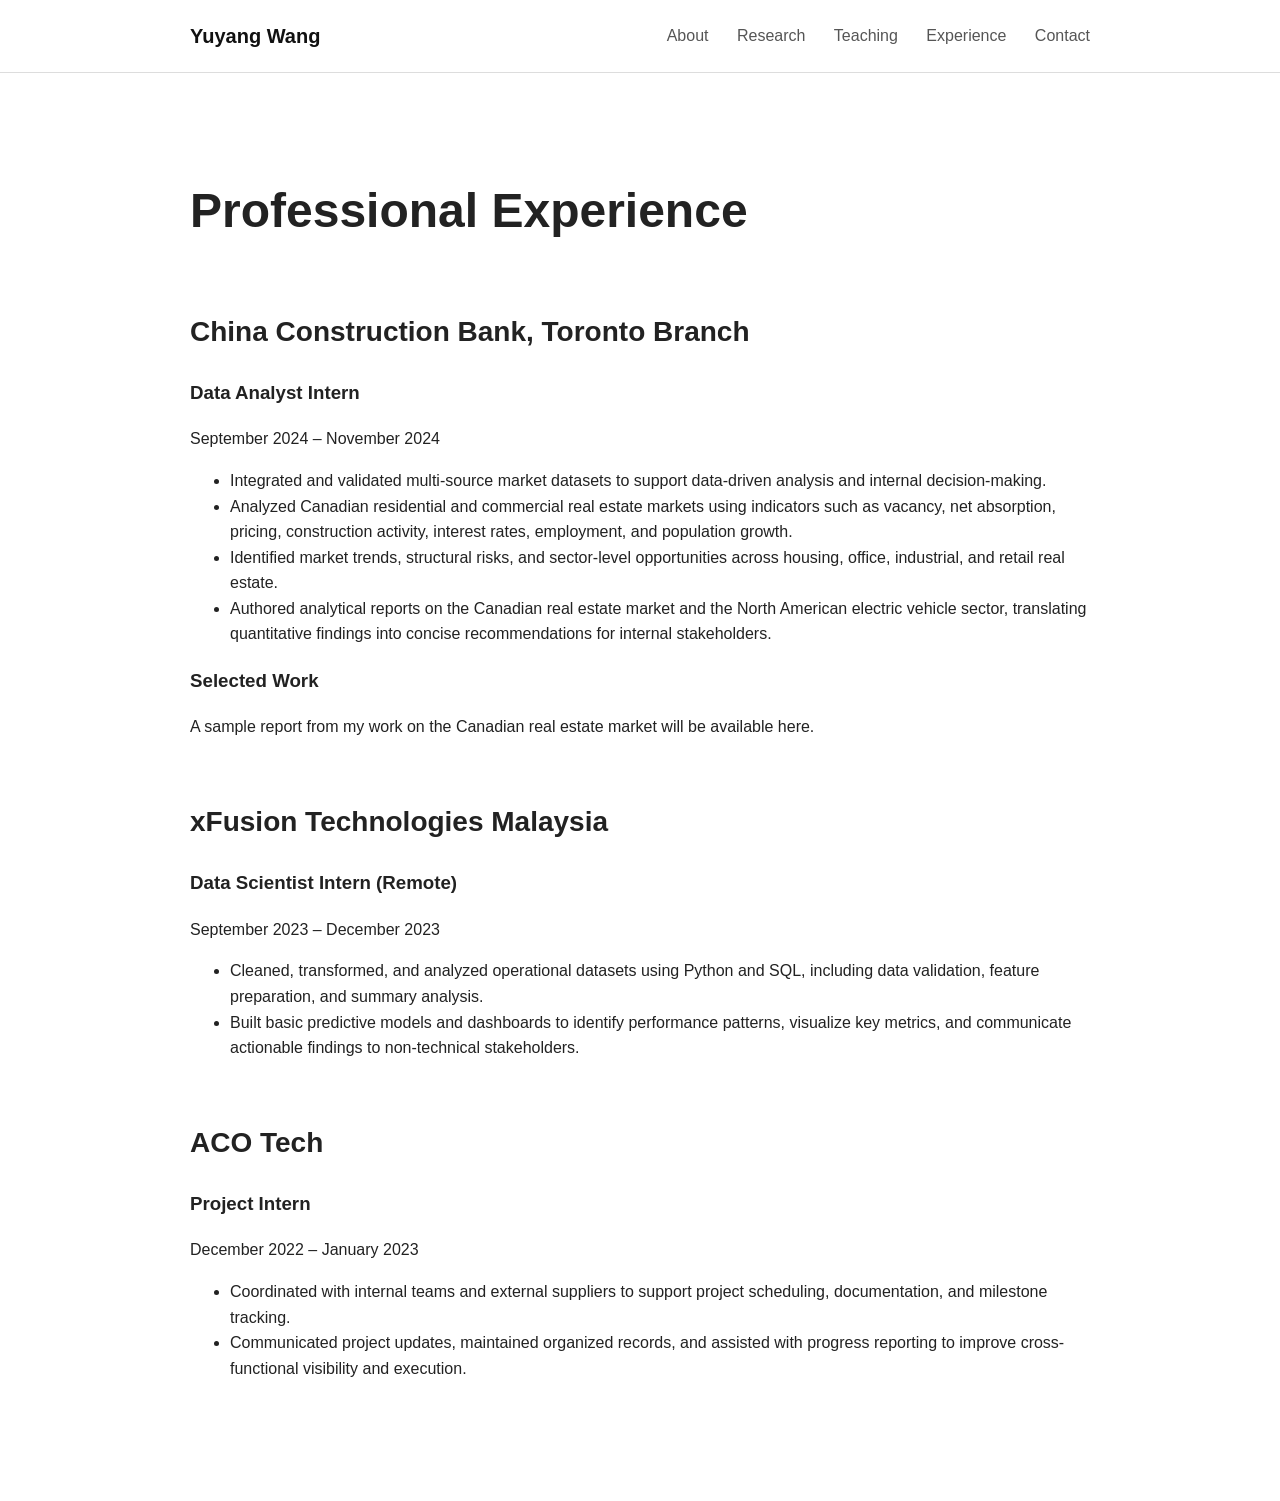
==== experience.html @ 3b49f480 "added experience section on the homepage and experience.html" ====
<!DOCTYPE html>
<html lang="en">
<head>
  <meta charset="UTF-8">
  <meta name="viewport" content="width=device-width, initial-scale=1.0">
  <title>Experience | Yuyang Wang</title>
  <link rel="stylesheet" href="style.css?v=3">
</head>

<body>

  <nav>
    <div class="nav-container">
      <a class="name" href="index.html">Yuyang Wang</a>

      <div class="nav-links">
        <a href="index.html#about">About</a>
        <a href="index.html#research">Research</a>
        <a href="teaching.html">Teaching</a>
        <a href="experience.html">Experience</a>
        <a href="index.html#contact">Contact</a>
      </div>
    </div>
  </nav>

  <main>

    <section>
      <h1>Professional Experience</h1>
    </section>

    <section>
      <h2>China Construction Bank, Toronto Branch</h2>
      <h3>Data Analyst Intern</h3>
      <p>September 2024 – November 2024</p>

      <ul>
        <li>
          Integrated and validated multi-source market datasets to support
          data-driven analysis and internal decision-making.
        </li>

        <li>
          Analyzed Canadian residential and commercial real estate markets
          using indicators such as vacancy, net absorption, pricing,
          construction activity, interest rates, employment, and population growth.
        </li>

        <li>
          Identified market trends, structural risks, and sector-level
          opportunities across housing, office, industrial, and retail real estate.
        </li>

        <li>
          Authored analytical reports on the Canadian real estate market
          and the North American electric vehicle sector, translating
          quantitative findings into concise recommendations for internal stakeholders.
        </li>
      </ul>

      <h3>Selected Work</h3>

      <p>
        A sample report from my work on the Canadian real estate market will be available here.
      </p>

      <!-- We can add the PDF link here once the report is uploaded. -->
    </section>


    <section>
      <h2>xFusion Technologies Malaysia</h2>
      <h3>Data Scientist Intern (Remote)</h3>
      <p>September 2023 – December 2023</p>

      <ul>
        <li>
          Cleaned, transformed, and analyzed operational datasets using
          Python and SQL, including data validation, feature preparation,
          and summary analysis.
        </li>

        <li>
          Built basic predictive models and dashboards to identify
          performance patterns, visualize key metrics, and communicate
          actionable findings to non-technical stakeholders.
        </li>
      </ul>
    </section>


    <section>
      <h2>ACO Tech</h2>
      <h3>Project Intern</h3>
      <p>December 2022 – January 2023</p>

      <ul>
        <li>
          Coordinated with internal teams and external suppliers to support
          project scheduling, documentation, and milestone tracking.
        </li>

        <li>
          Communicated project updates, maintained organized records,
          and assisted with progress reporting to improve cross-functional
          visibility and execution.
        </li>
      </ul>
    </section>

  </main>

</body>
</html>
---- style.css ----
body {
  margin: 0;
  font-family: -apple-system, BlinkMacSystemFont, "Segoe UI", sans-serif;
  color: #222;
  background: #fff;
  line-height: 1.6;
}

nav {
  border-bottom: 1px solid #ddd;
}

.nav-container {
  max-width: 900px;
  margin: auto;
  padding: 20px 24px;

  display: flex;
  justify-content: space-between;
  align-items: center;
}

.name {
  font-weight: 600;
  font-size: 20px;
  text-decoration: none;
  color: #111;
}

.nav-links a {
  margin-left: 24px;
  text-decoration: none;
  color: #555;
}

.nav-links a:hover {
  color: #000;
}

main {
  max-width: 900px;
  margin: auto;
  padding: 60px 24px;
}

.hero {
  padding: 40px 0 70px;
}

h1 {
  font-size: 48px;
  margin-bottom: 10px;
}

.subtitle {
  font-size: 20px;
  color: #666;
}

section {
  margin-bottom: 60px;
}

h2 {
  font-size: 28px;
}

a {
  color: #3366cc;
}

.hero {
  display: flex;
  justify-content: space-between;
  align-items: center;
  gap: 50px;
  padding: 20px 0 55px;
}

.hero-photo {
  width: 460px;
  max-width: 44%;
  border-radius: 8px;
  object-fit: cover;
}

.hero-text {
  flex: 1;
}

@media (max-width: 700px) {
  .hero {
    flex-direction: column;
    align-items: flex-start;
  }

  .hero-photo {
    width: 100%;
    max-width: 100%;
    border-radius: 8px;
  }
}

.responsibility {
  display: inline-block;
  font-size: 12px;
  font-weight: 500;
  color: #555;
  background: #f2f2f2;
  border: 1px solid #ddd;
  border-radius: 6px;
  padding: 2px 7px;
  margin-left: 8px;
  vertical-align: middle;
}

.responsibility-heading {
  font-size: 16px;
  padding: 4px 10px;
}
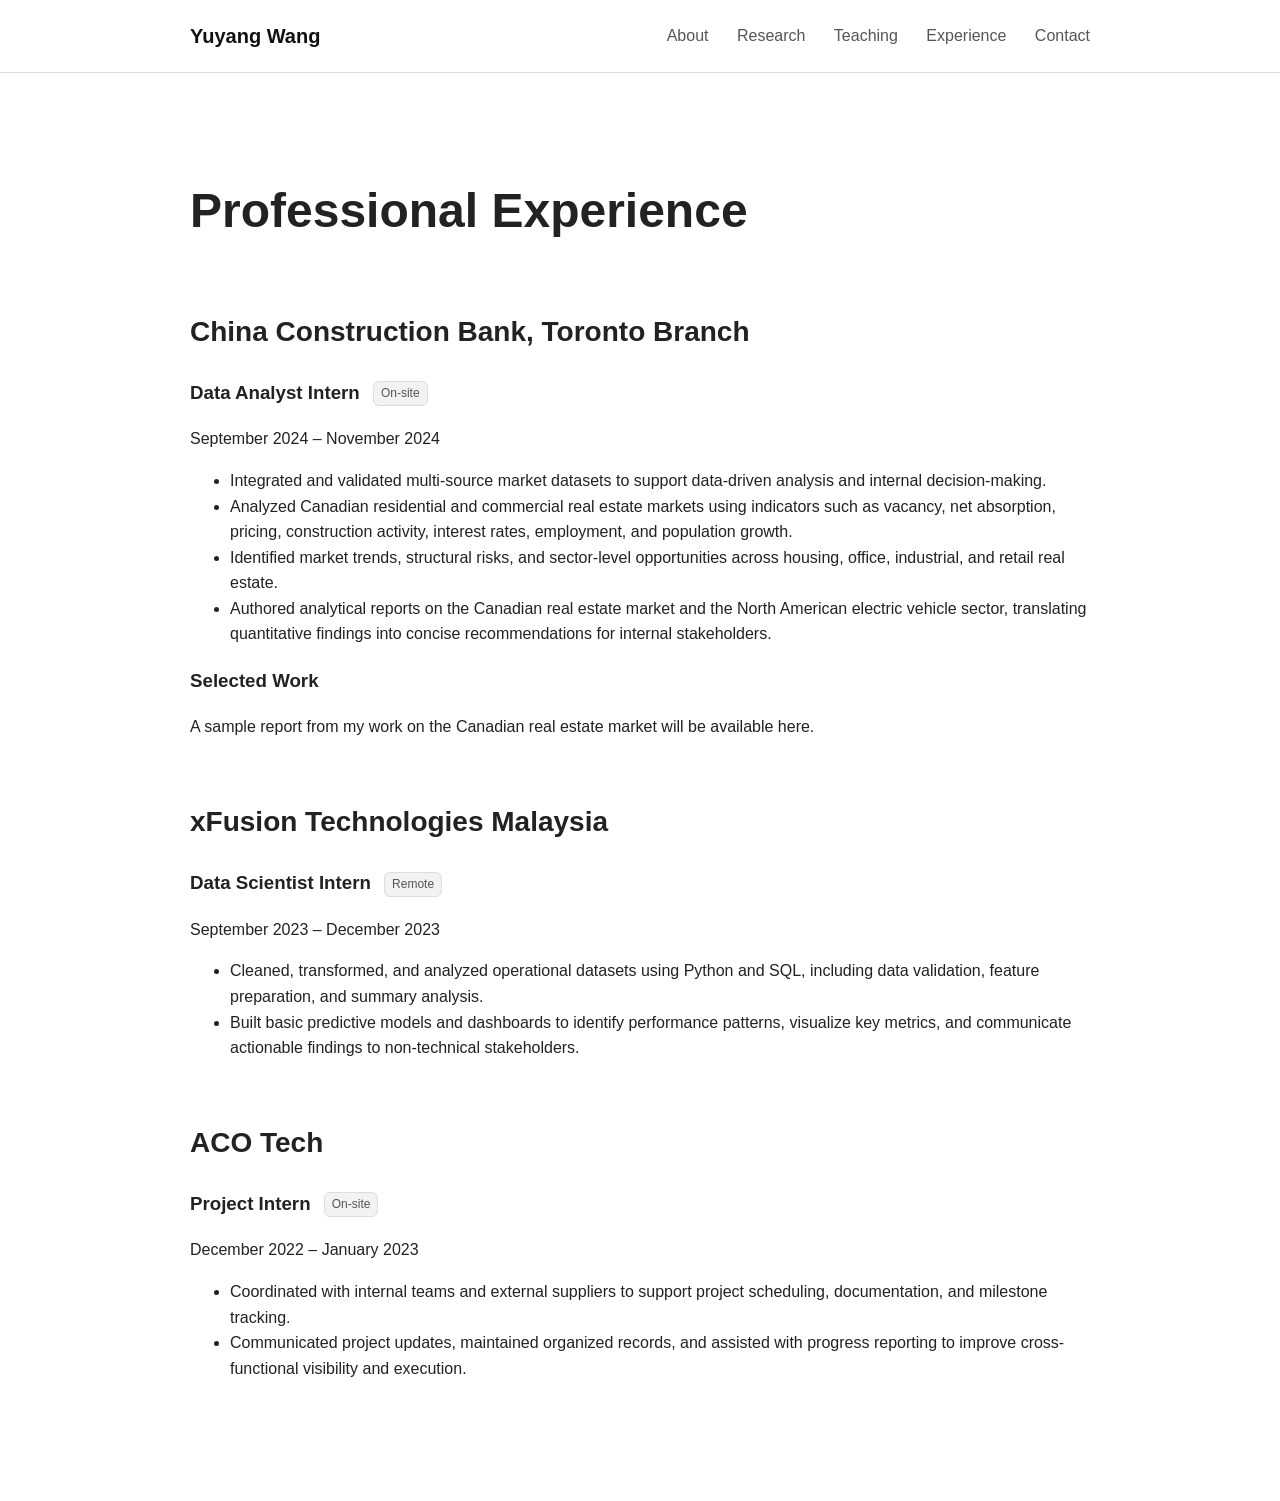
==== commit 27844d23: "added .experience-tag and the corresponding actions" ====
--- a/experience.html
+++ b/experience.html
@@ -31,7 +31,11 @@
 
     <section>
       <h2>China Construction Bank, Toronto Branch</h2>
-      <h3>Data Analyst Intern</h3>
+
+      <h3>
+        Data Analyst Intern
+        <span class="experience-tag">On-site</span>
+      </h3>
       <p>September 2024 – November 2024</p>
 
       <ul>
@@ -70,7 +74,12 @@
 
     <section>
       <h2>xFusion Technologies Malaysia</h2>
-      <h3>Data Scientist Intern (Remote)</h3>
+
+      <h3>
+        Data Scientist Intern
+        <span class="experience-tag">Remote</span>
+      </h3>
+
       <p>September 2023 – December 2023</p>
 
       <ul>
@@ -91,7 +100,11 @@
 
     <section>
       <h2>ACO Tech</h2>
-      <h3>Project Intern</h3>
+
+      <h3>
+        Project Intern
+        <span class="experience-tag">On-site</span>
+      </h3>
       <p>December 2022 – January 2023</p>
 
       <ul>
--- a/style.css
+++ b/style.css
@@ -117,4 +117,17 @@
 .responsibility-heading {
   font-size: 16px;
   padding: 4px 10px;
+}
+
+.experience-tag {
+  display: inline-block;
+  font-size: 12px;
+  font-weight: 500;
+  color: #555;
+  background: #f2f2f2;
+  border: 1px solid #ddd;
+  border-radius: 6px;
+  padding: 2px 7px;
+  margin-left: 8px;
+  vertical-align: middle;
 }
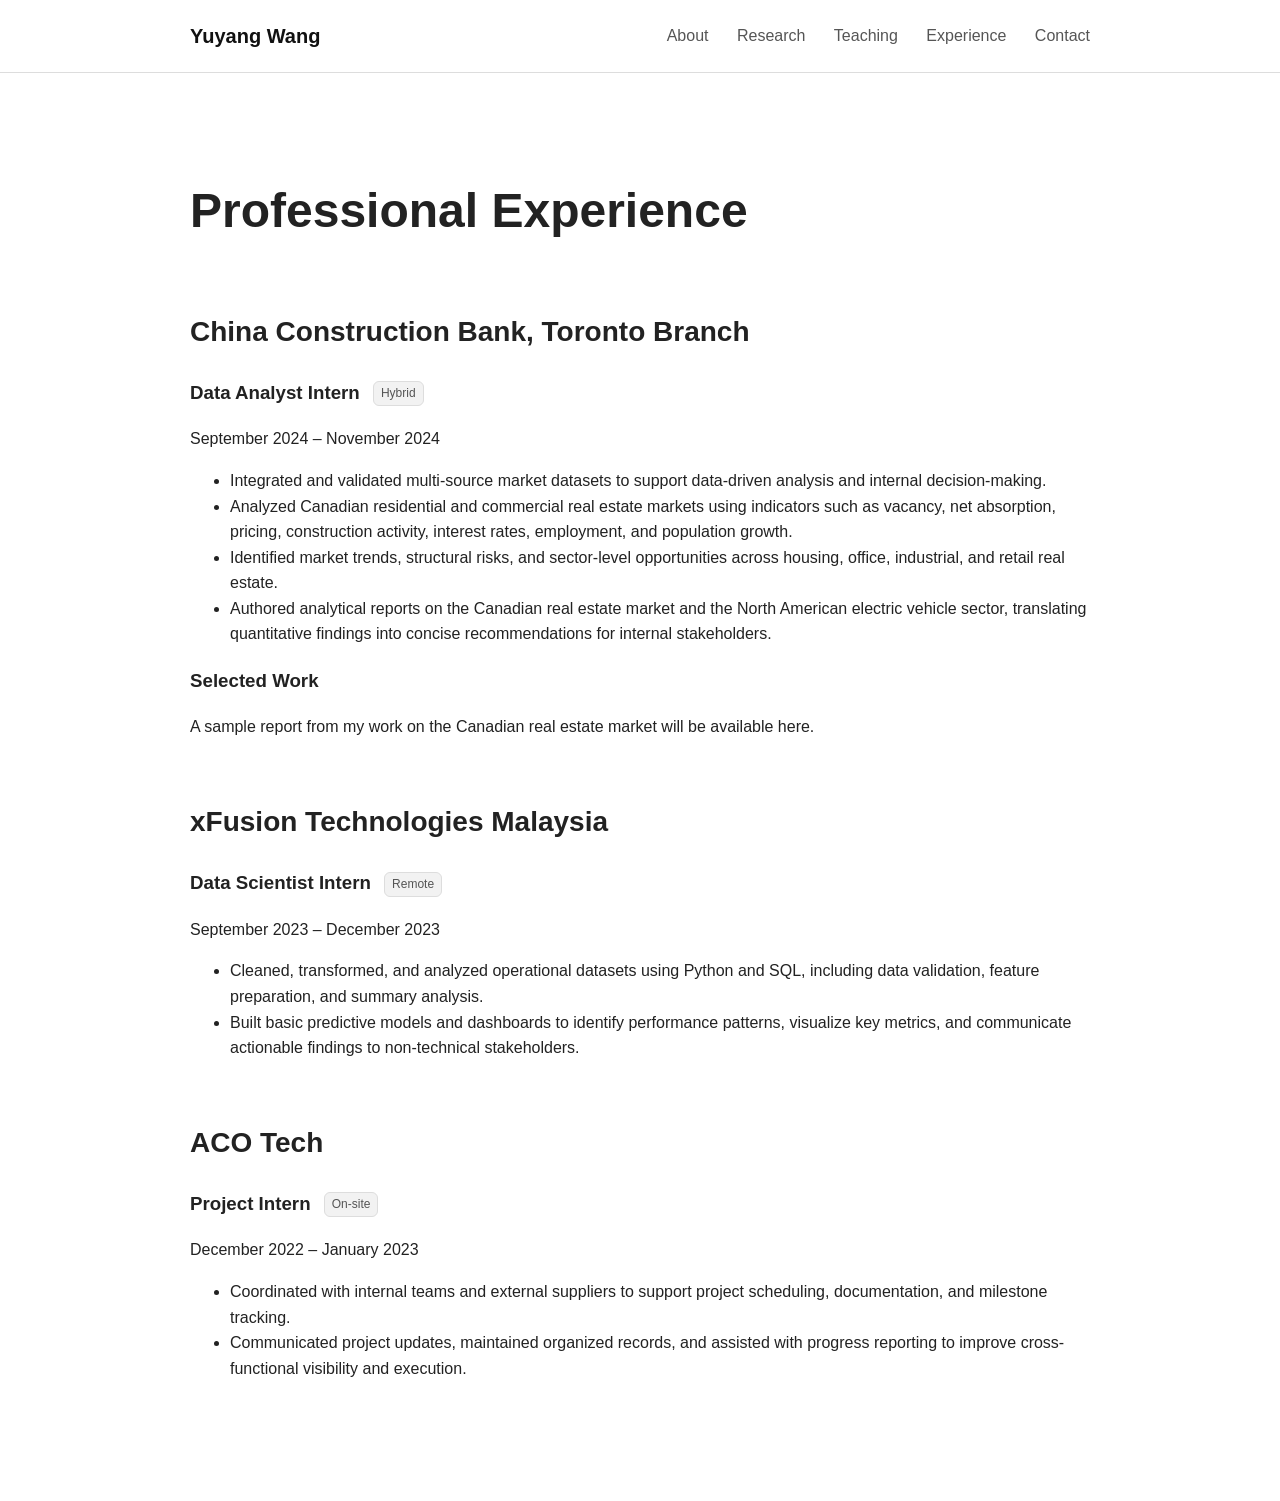
==== commit 73790c82: "minor edit" ====
--- a/experience.html
+++ b/experience.html
@@ -34,7 +34,7 @@
 
       <h3>
         Data Analyst Intern
-        <span class="experience-tag">On-site</span>
+        <span class="experience-tag">Hybrid</span>
       </h3>
       <p>September 2024 – November 2024</p>
 
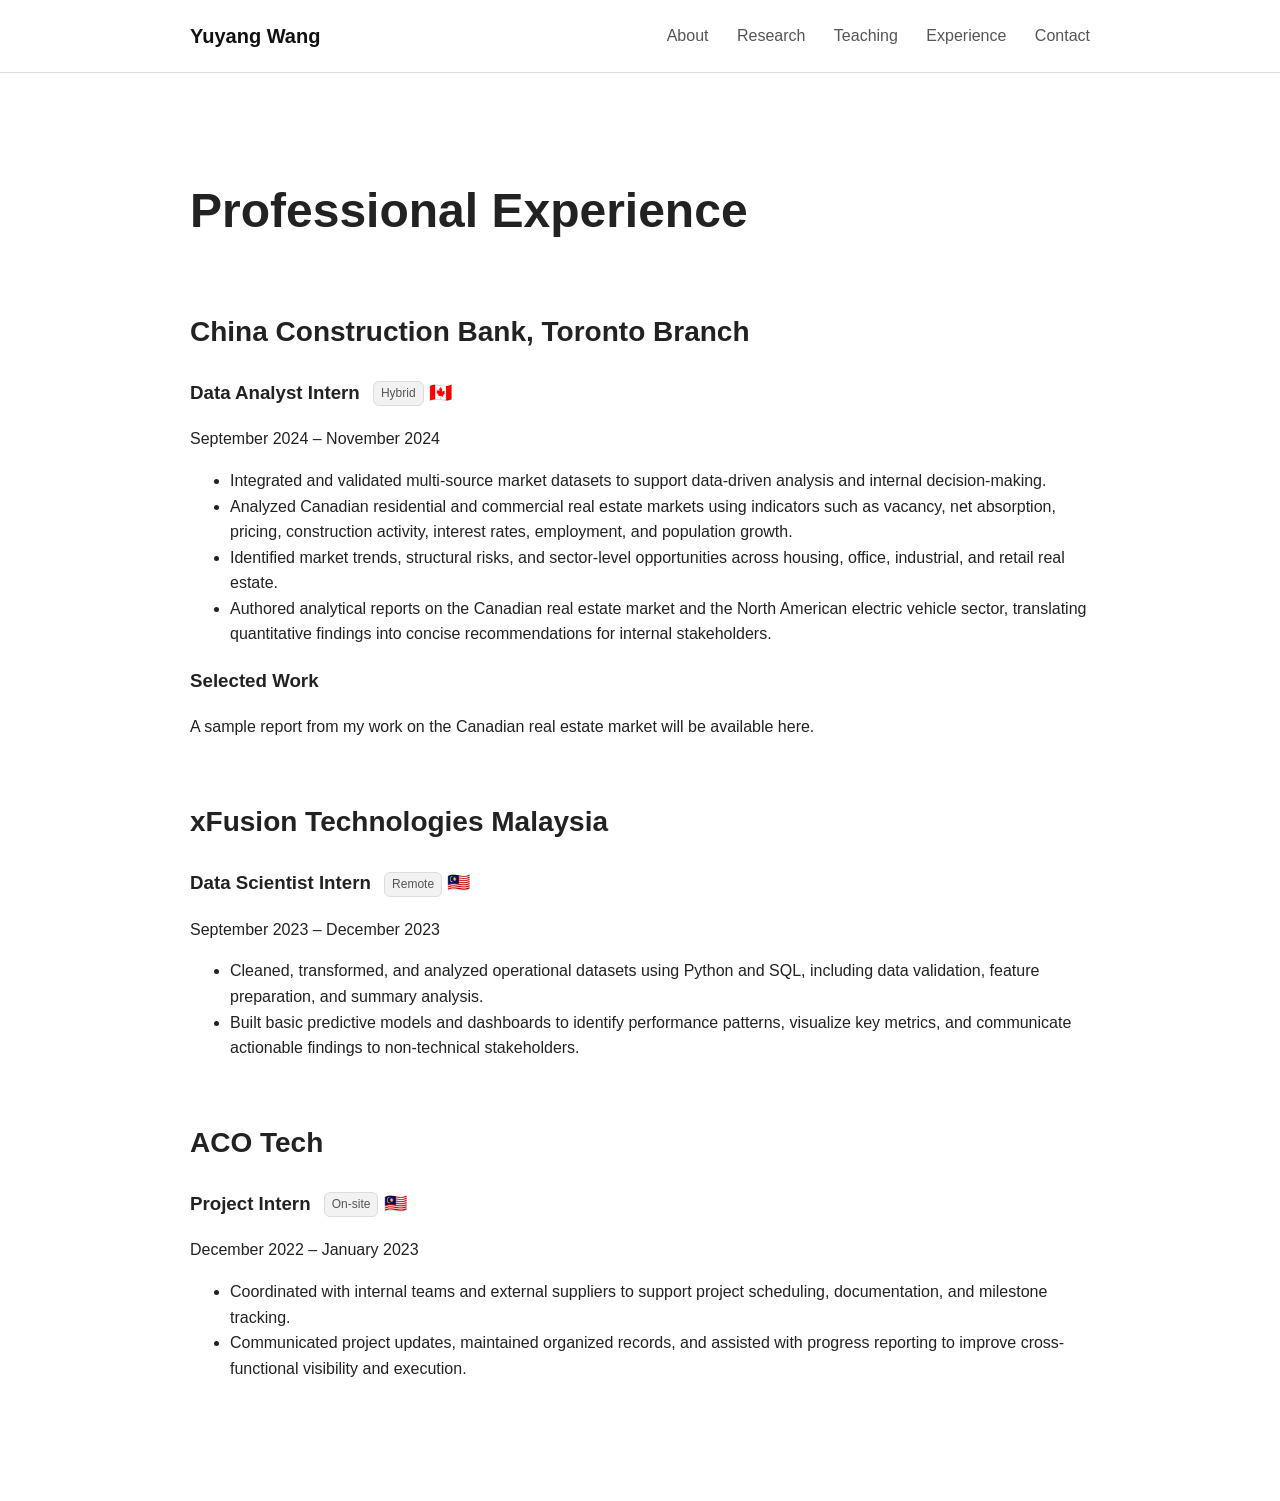
==== commit c59f65f1: "added flags (location)" ====
--- a/experience.html
+++ b/experience.html
@@ -35,6 +35,7 @@
       <h3>
         Data Analyst Intern
         <span class="experience-tag">Hybrid</span>
+        <span class="location-tag">🇨🇦</span>
       </h3>
       <p>September 2024 – November 2024</p>
 
@@ -78,6 +79,7 @@
       <h3>
         Data Scientist Intern
         <span class="experience-tag">Remote</span>
+        <span class="location-tag">🇲🇾</span>
       </h3>
 
       <p>September 2023 – December 2023</p>
@@ -104,6 +106,7 @@
       <h3>
         Project Intern
         <span class="experience-tag">On-site</span>
+        <span class="location-tag">🇲🇾</span>
       </h3>
       <p>December 2022 – January 2023</p>
 
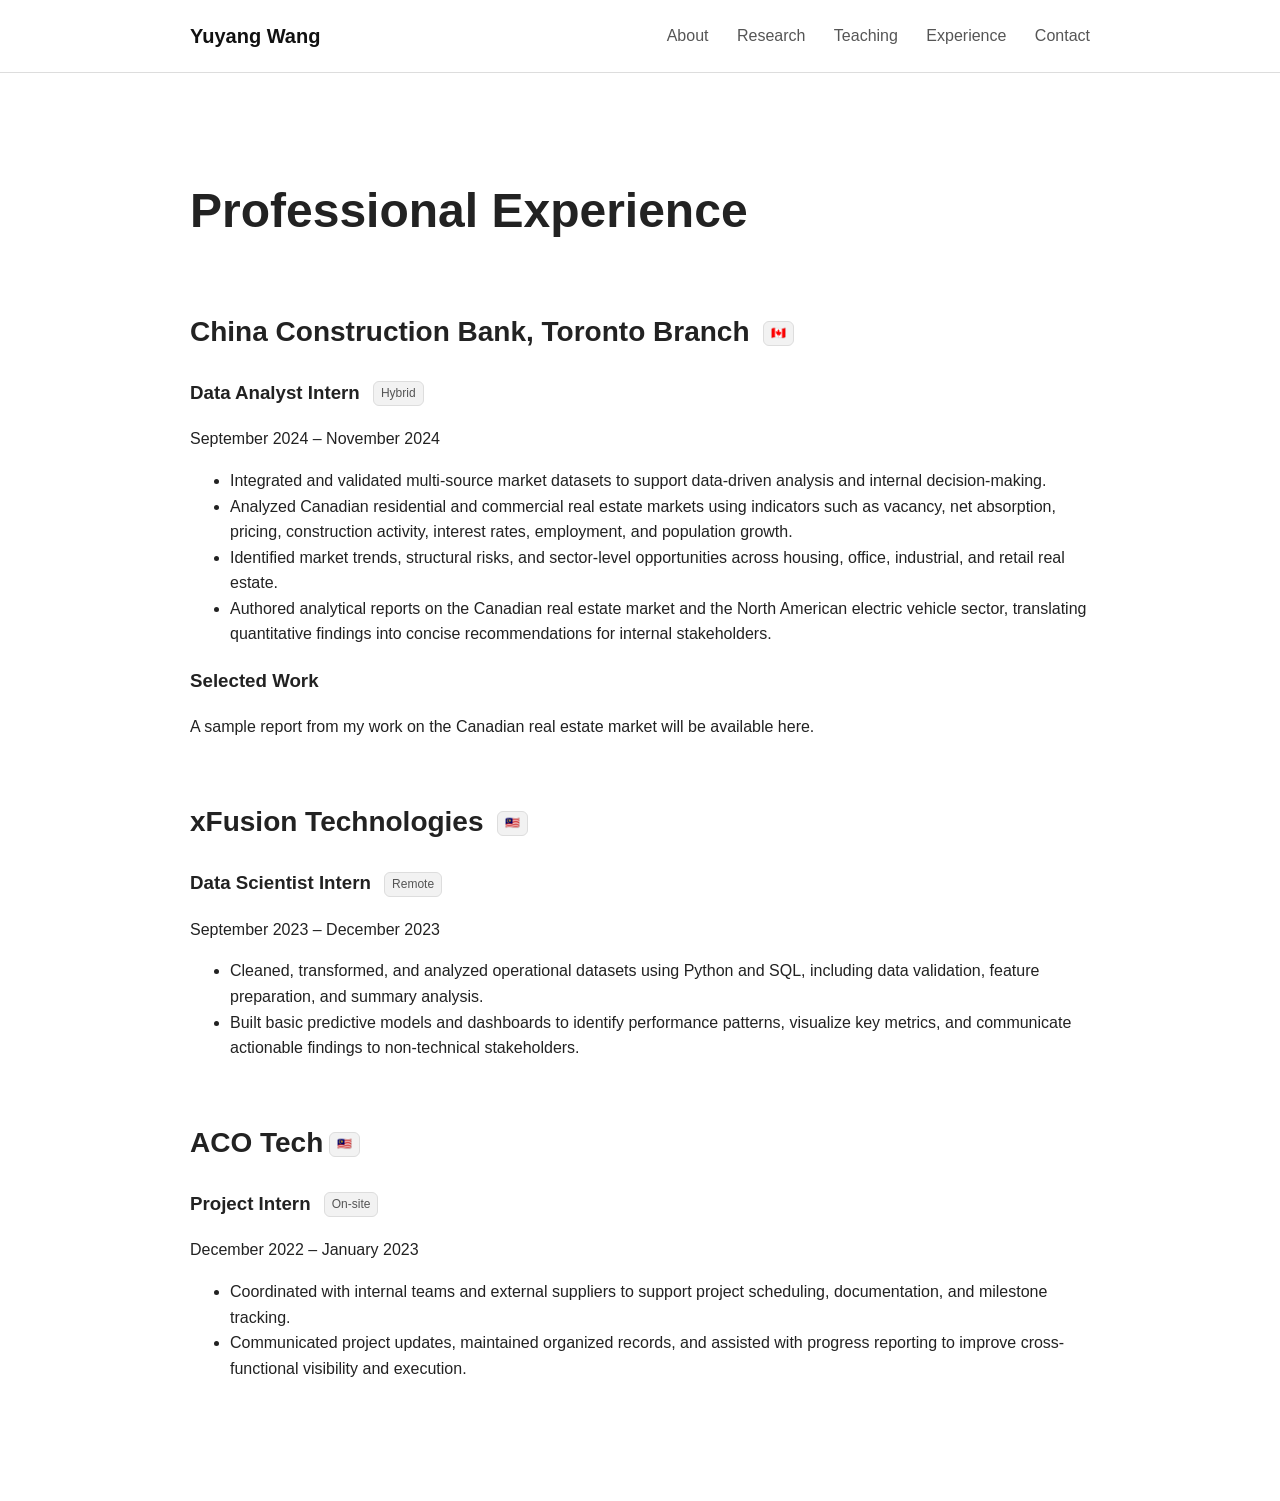
==== commit ea005848: "wrong location for the flags, but now fixed" ====
--- a/experience.html
+++ b/experience.html
@@ -30,12 +30,11 @@
     </section>
 
     <section>
-      <h2>China Construction Bank, Toronto Branch</h2>
+      <h2>China Construction Bank, Toronto Branch <span class="location-tag">🇨🇦</span></h2>
 
       <h3>
         Data Analyst Intern
         <span class="experience-tag">Hybrid</span>
-        <span class="location-tag">🇨🇦</span>
       </h3>
       <p>September 2024 – November 2024</p>
 
@@ -74,12 +73,11 @@
 
 
     <section>
-      <h2>xFusion Technologies Malaysia</h2>
+      <h2>xFusion Technologies <span class="location-tag">🇲🇾</span> </h2>
 
       <h3>
         Data Scientist Intern
         <span class="experience-tag">Remote</span>
-        <span class="location-tag">🇲🇾</span>
       </h3>
 
       <p>September 2023 – December 2023</p>
@@ -101,12 +99,11 @@
 
 
     <section>
-      <h2>ACO Tech</h2>
+      <h2>ACO Tech<span class="location-tag">🇲🇾</span></h2>
 
       <h3>
         Project Intern
         <span class="experience-tag">On-site</span>
-        <span class="location-tag">🇲🇾</span>
       </h3>
       <p>December 2022 – January 2023</p>
 
--- a/style.css
+++ b/style.css
@@ -130,4 +130,17 @@
   padding: 2px 7px;
   margin-left: 8px;
   vertical-align: middle;
+}
+
+.location-tag {
+  display: inline-block;
+  font-size: 12px;
+  font-weight: 500;
+  color: #555;
+  background: #f2f2f2;
+  border: 1px solid #ddd;
+  border-radius: 6px;
+  padding: 2px 7px;
+  margin-left: 6px;
+  vertical-align: middle;
 }
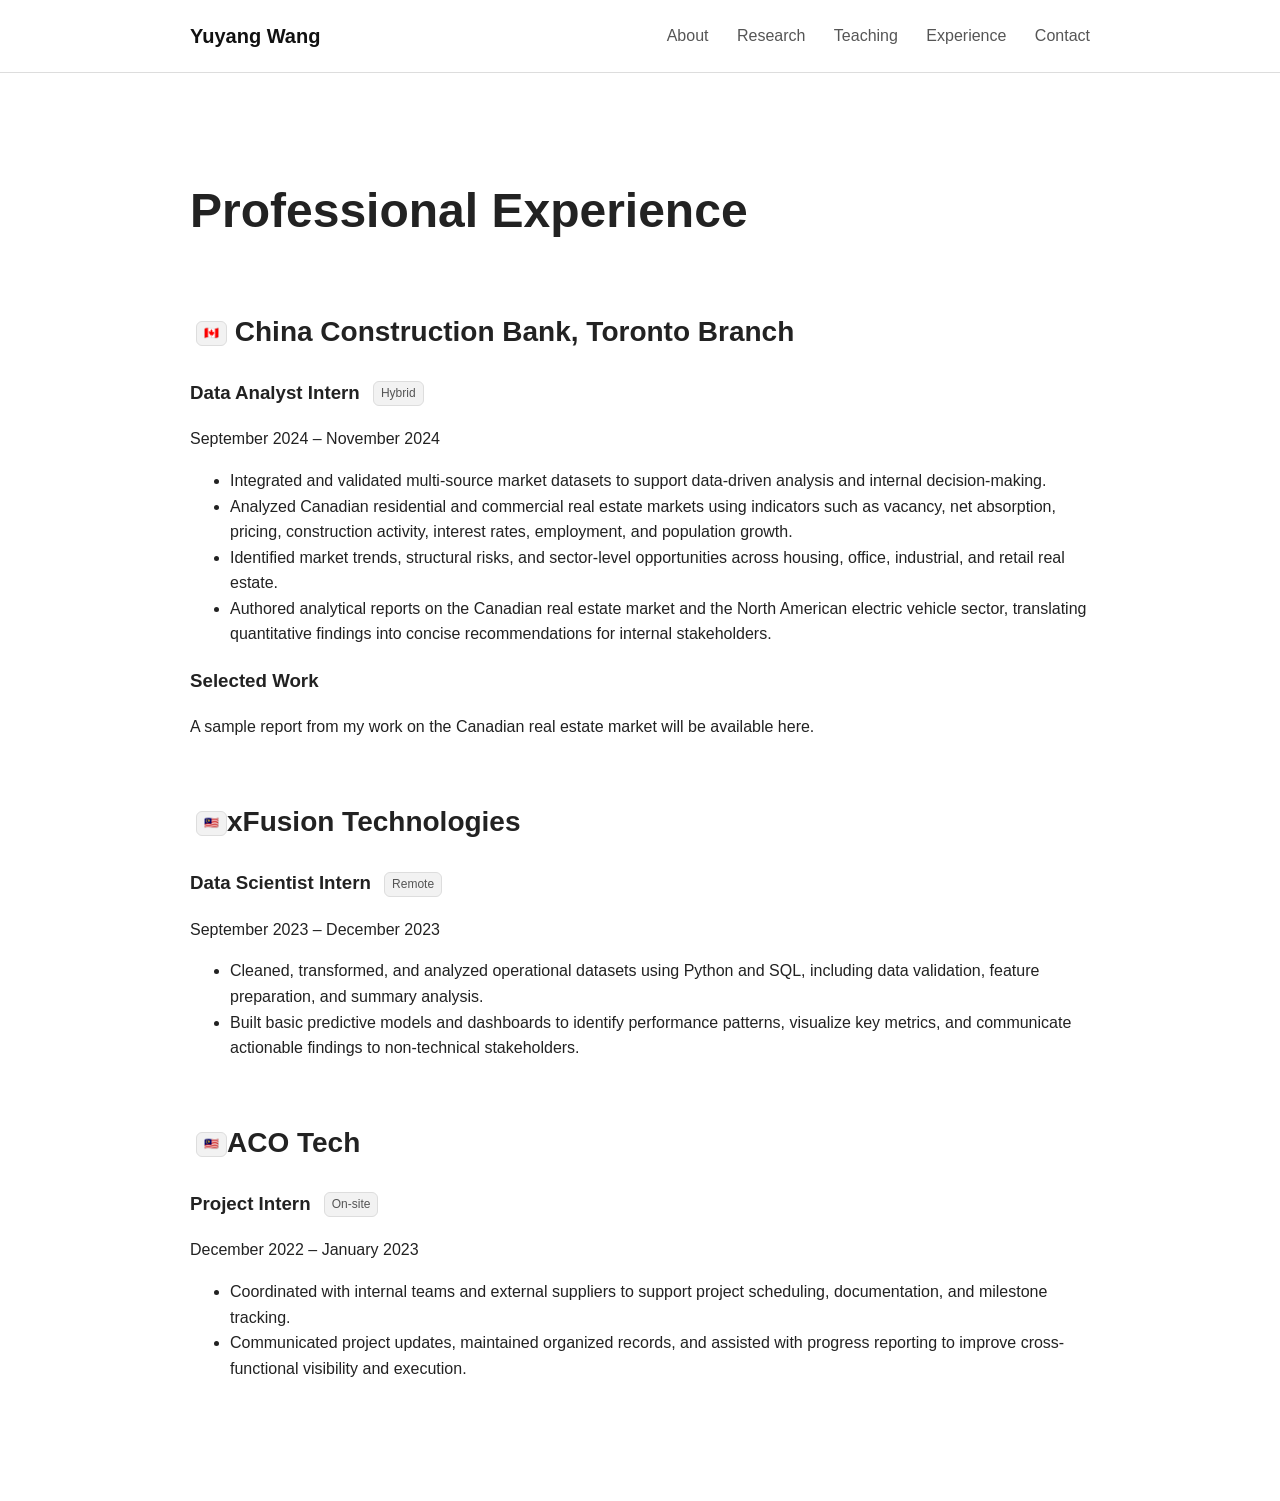
==== commit 55a6c7c0: "wrong location again" ====
--- a/experience.html
+++ b/experience.html
@@ -30,7 +30,7 @@
     </section>
 
     <section>
-      <h2>China Construction Bank, Toronto Branch <span class="location-tag">🇨🇦</span></h2>
+      <h2><span class="location-tag">🇨🇦 </span> China Construction Bank, Toronto Branch</h2>
 
       <h3>
         Data Analyst Intern
@@ -73,7 +73,7 @@
 
 
     <section>
-      <h2>xFusion Technologies <span class="location-tag">🇲🇾</span> </h2>
+      <h2><span class="location-tag">🇲🇾 </span>xFusion Technologies</h2>
 
       <h3>
         Data Scientist Intern
@@ -99,7 +99,7 @@
 
 
     <section>
-      <h2>ACO Tech<span class="location-tag">🇲🇾</span></h2>
+      <h2><span class="location-tag">🇲🇾 </span>ACO Tech</h2>
 
       <h3>
         Project Intern
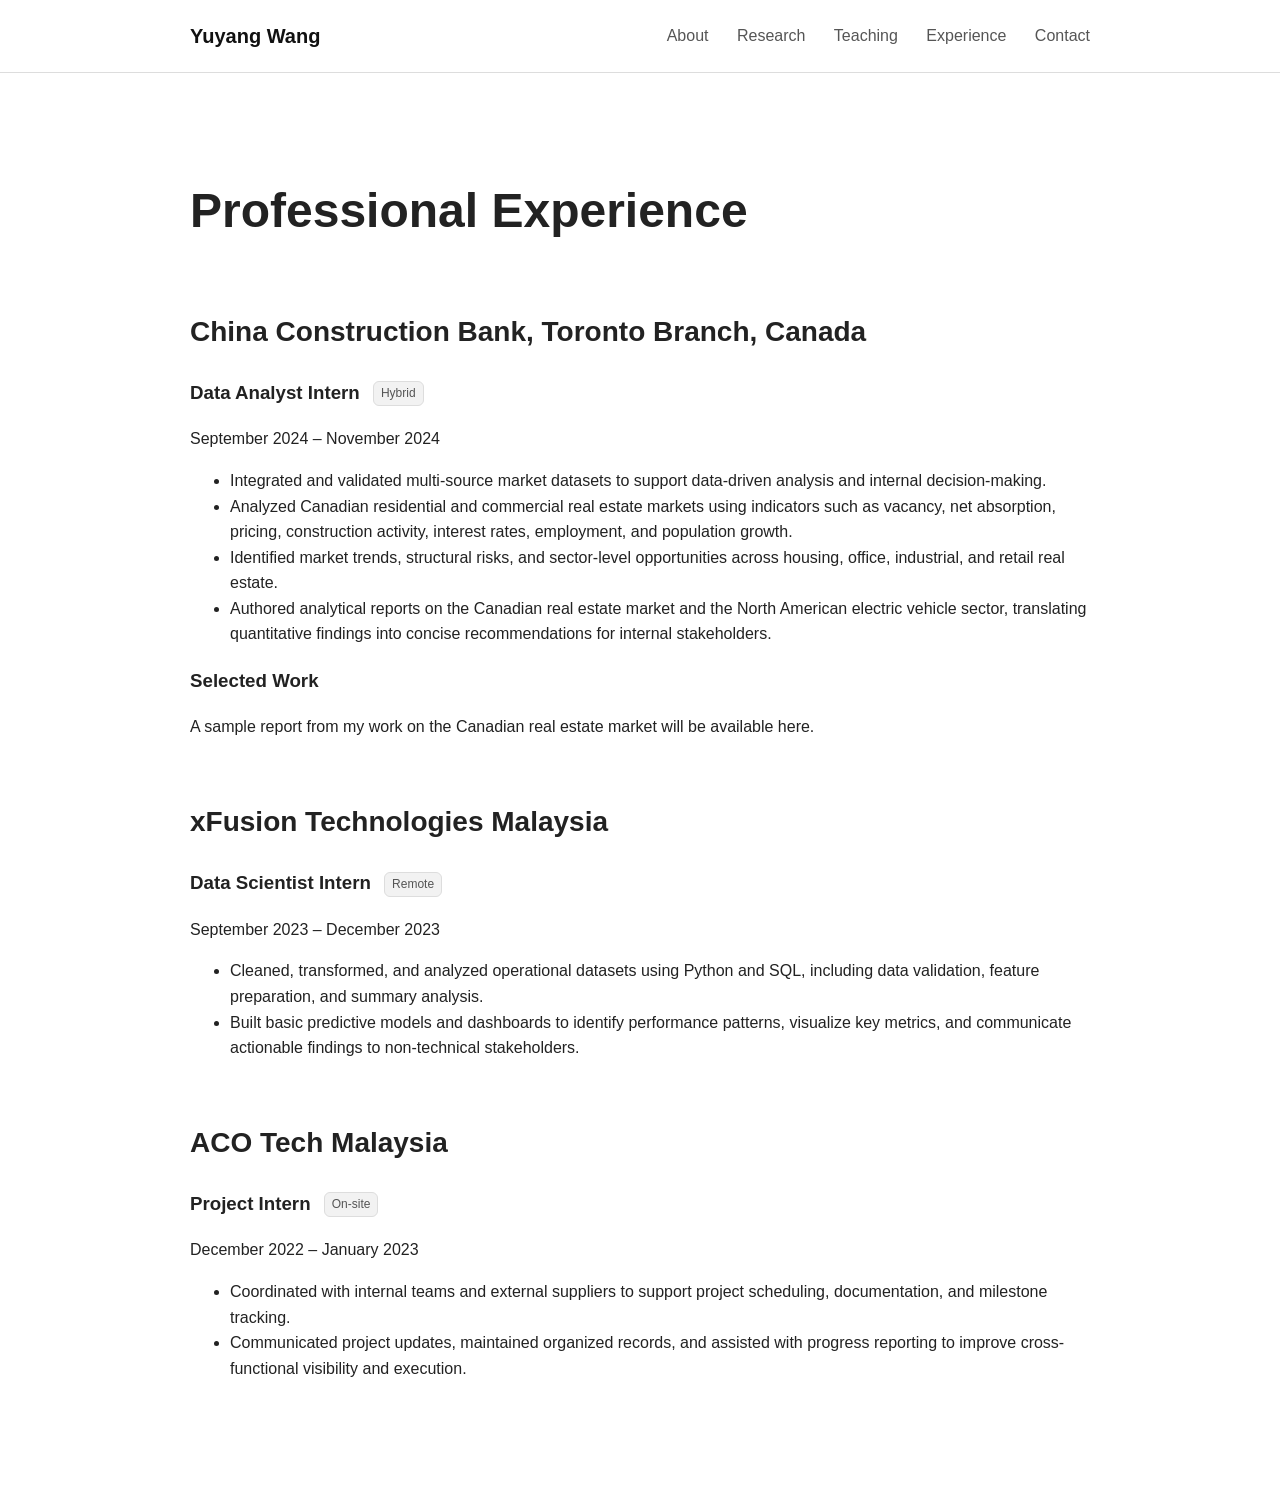
==== commit 3fdff9e3: "removed flags, it behaved not the way I expected" ====
--- a/experience.html
+++ b/experience.html
@@ -30,7 +30,7 @@
     </section>
 
     <section>
-      <h2><span class="location-tag">🇨🇦 </span> China Construction Bank, Toronto Branch</h2>
+      <h2>China Construction Bank, Toronto Branch, Canada</h2>
 
       <h3>
         Data Analyst Intern
@@ -73,7 +73,7 @@
 
 
     <section>
-      <h2><span class="location-tag">🇲🇾 </span>xFusion Technologies</h2>
+      <h2>xFusion Technologies Malaysia</h2>
 
       <h3>
         Data Scientist Intern
@@ -99,7 +99,7 @@
 
 
     <section>
-      <h2><span class="location-tag">🇲🇾 </span>ACO Tech</h2>
+      <h2>ACO Tech Malaysia</h2>
 
       <h3>
         Project Intern
--- a/style.css
+++ b/style.css
@@ -130,17 +130,4 @@
   padding: 2px 7px;
   margin-left: 8px;
   vertical-align: middle;
-}
-
-.location-tag {
-  display: inline-block;
-  font-size: 12px;
-  font-weight: 500;
-  color: #555;
-  background: #f2f2f2;
-  border: 1px solid #ddd;
-  border-radius: 6px;
-  padding: 2px 7px;
-  margin-left: 6px;
-  vertical-align: middle;
 }
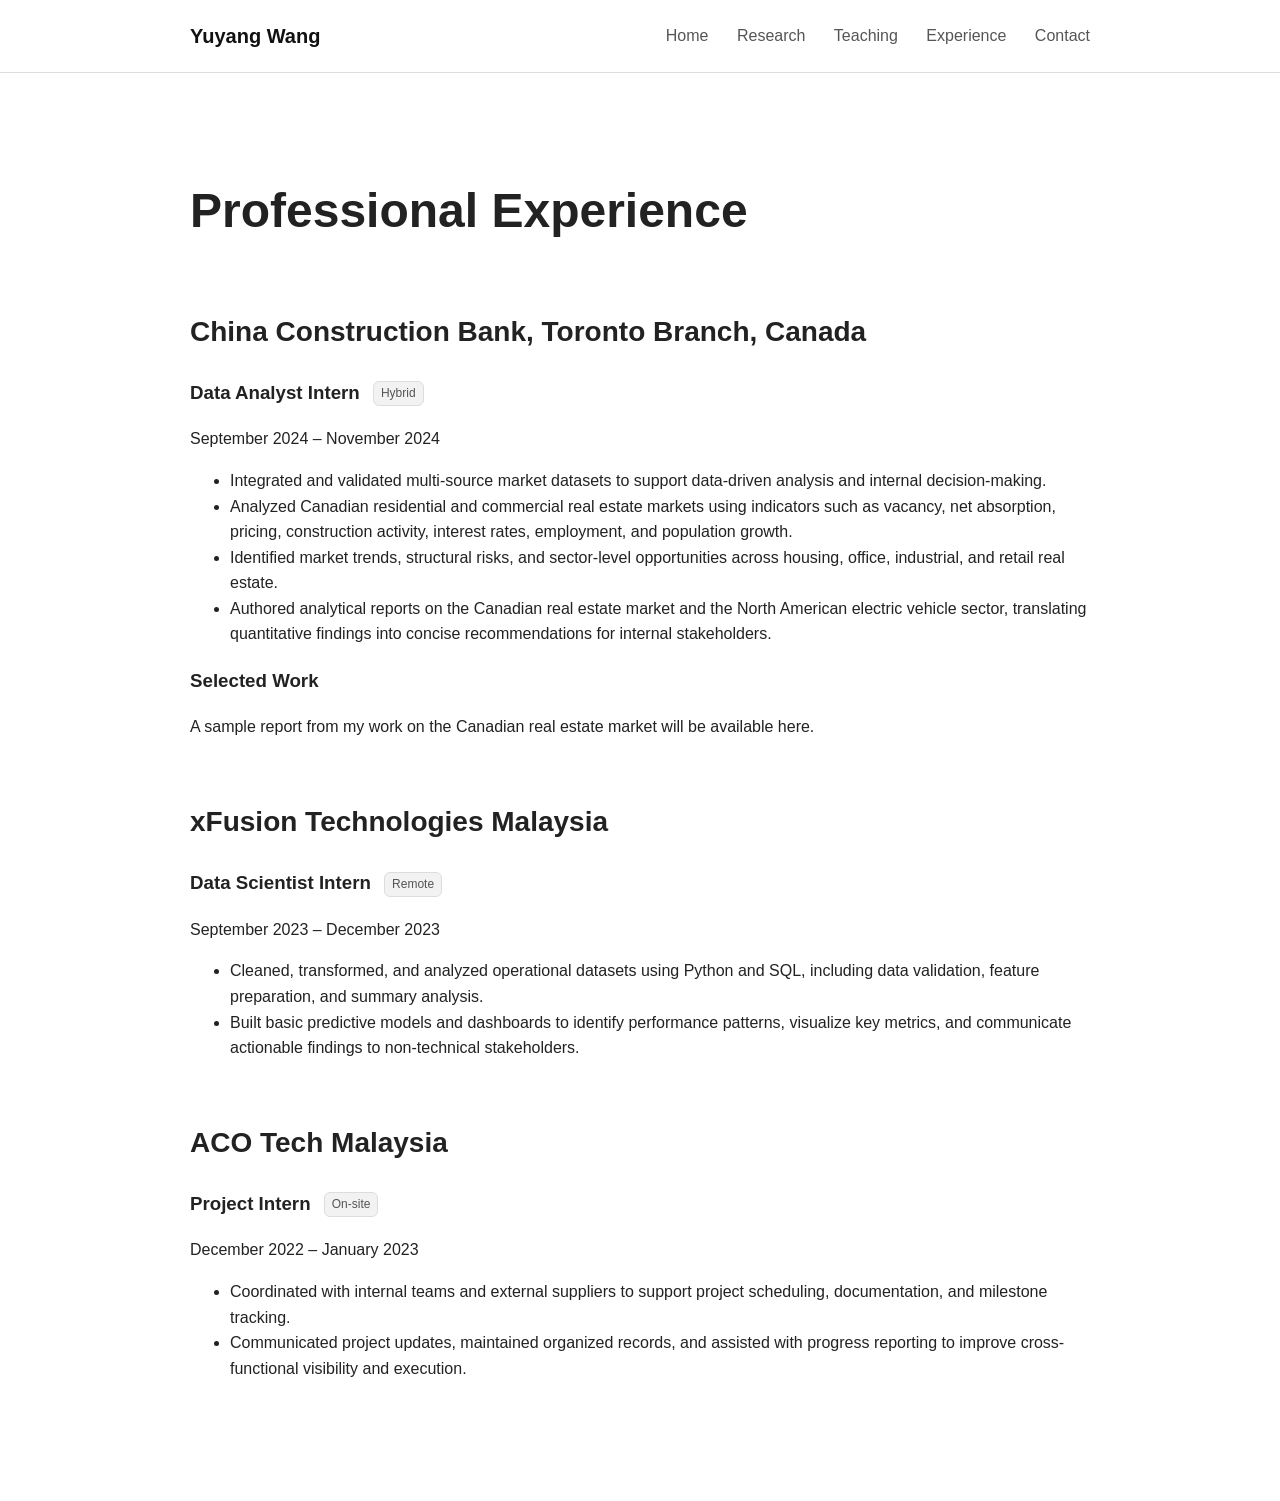
==== commit 74638046: "modified the research section in the homepage, and modified headers" ====
--- a/experience.html
+++ b/experience.html
@@ -14,8 +14,8 @@
       <a class="name" href="index.html">Yuyang Wang</a>
 
       <div class="nav-links">
-        <a href="index.html#about">About</a>
-        <a href="index.html#research">Research</a>
+        <a href="index.html">Home</a>
+        <a href="research.html">Research</a>
         <a href="teaching.html">Teaching</a>
         <a href="experience.html">Experience</a>
         <a href="index.html#contact">Contact</a>
